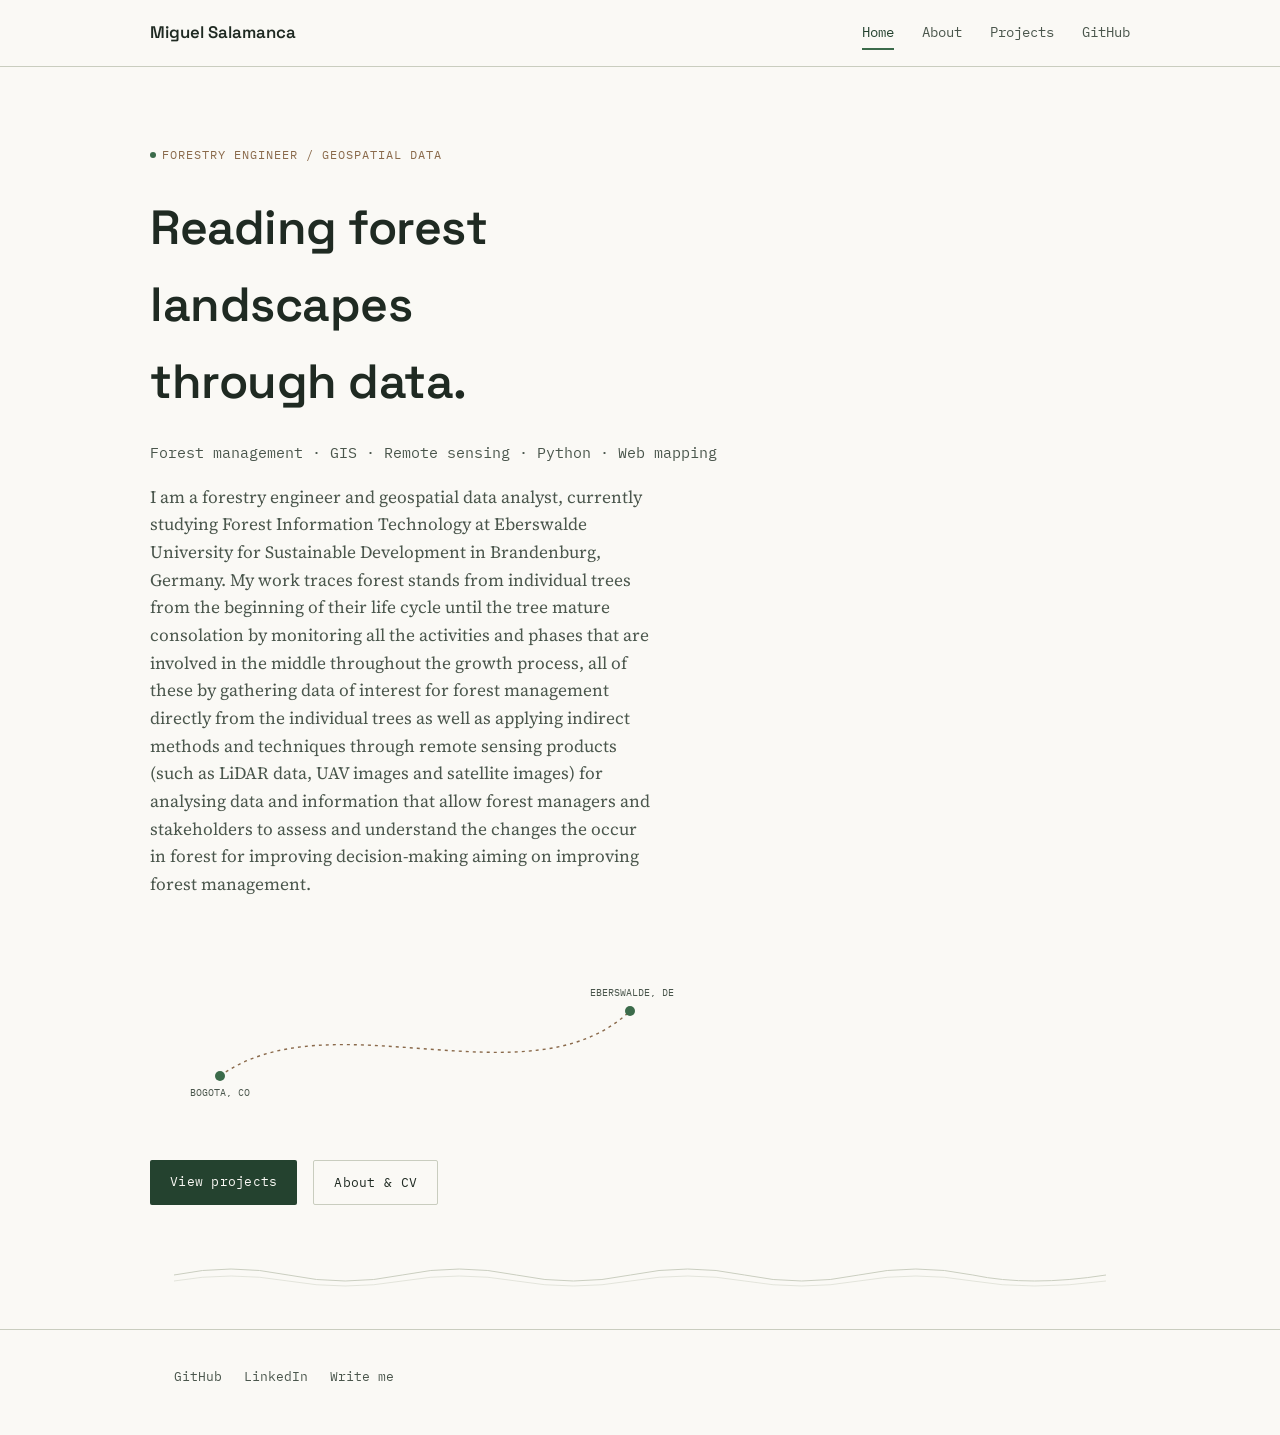
==== index.html @ b9c3fea3 "Profile modification 2" ====
<!DOCTYPE html>
<html lang="en">
<head>
<meta charset="UTF-8">
<meta name="viewport" content="width=device-width, initial-scale=1.0">
<title>Miguel Salamanca — Geospatial Data Analyst &amp; Forestry Engineer</title>
<meta name="description" content="Portfolio of Miguel Salamanca — forestry engineer and geospatial data analyst working across GIS, remote sensing and web mapping.">
<link rel="preconnect" href="https://fonts.googleapis.com">
<link href="https://fonts.googleapis.com/css2?family=Space+Grotesk:wght@500;600;700&family=Source+Serif+4:opsz,wght@8..60,400;8..60,600&family=IBM+Plex+Mono:wght@400;500&display=swap" rel="stylesheet">
<link rel="stylesheet" href="css/style.css">
</head>
<body>

<header class="site-header">
  <div class="wrap nav-inner">
    <a href="index.html" class="brand">Miguel Salamanca</a>
    <nav class="primary">
      <a href="index.html" class="active">Home</a>
      <a href="html/about.html">About</a>
      <a href="html/projects.html">Projects</a>
      <a href="https://github.com/miguelif92" target="_blank" rel="noopener">GitHub</a>
    </nav>
  </div>
</header>

<main>
  <section class="hero wrap">
    <span class="eyebrow">Forestry Engineer / Geospatial Data</span>
    <h1>Reading forest landscapes through data.</h1>
    <p class="role">Forest management &middot; GIS &middot; Remote sensing &middot; Python &middot; Web mapping</p>
    <p class="lede">I am a forestry engineer and geospatial data analyst, currently studying Forest Information Technology at Eberswalde University for Sustainable Development in Brandenburg, Germany. My work traces forest stands from individual trees from the beginning of their life cycle until the tree mature consolation by monitoring all the activities and phases that are involved in the middle throughout the growth process, all of these by gathering data of interest for forest management directly from the individual trees as well as applying indirect methods and techniques through remote sensing products (such as LiDAR data, UAV images and satellite images) for analysing data and information that allow forest managers and stakeholders to assess and understand the changes the occur in forest for improving decision-making aiming on improving forest management.
</p>

    <svg class="route-map" viewBox="0 0 560 160" xmlns="http://www.w3.org/2000/svg" role="img" aria-label="Route from Bogotá, Colombia to Eberswalde, Germany">
      <path class="path" d="M70,120 C180,40 380,150 480,55"></path>
      <circle class="pin" cx="70" cy="120" r="5"></circle>
      <circle class="pin" cx="480" cy="55" r="5"></circle>
      <text class="label" x="40" y="140">BOGOTA, CO</text>
      <text class="label" x="440" y="40">EBERSWALDE, DE</text>
    </svg>
  
    <div class="cta-row">
      <a href="html/projects.html" class="btn primary">View projects</a>
      <a href="html/about.html" class="btn ghost">About &amp; CV</a>
    </div>
  </section>

  <svg class="contour wrap" viewBox="0 0 980 28" preserveAspectRatio="none">
    <path d="M0,14 Q60,2 120,14 T240,14 T360,14 T480,14 T600,14 T720,14 T840,14 T980,14"></path>
    <path d="M0,20 Q60,10 120,20 T240,20 T360,20 T480,20 T600,20 T720,20 T840,20 T980,20" opacity="0.5"></path>
  </svg>
</main>  
<footer>
  <div class="wrap footer-inner">
    <div class="footer-links">
      <a href="https://github.com/miguelif92" target="_blank" rel="noopener">GitHub</a>
      <a href="https://www.linkedin.com/in/miguel-salamanca-rodriguez/?locale=en-US">LinkedIn</a>
      <a href="mailto:miguelif4@gmail.com">Write me</a>
    </div>
  </div>
</footer>

</body>
</html>
---- css/style.css ----
/* ============================================================
   Miguel Salamanca — Portfolio
   Design language: field survey / topographic map
   ============================================================ */

:root {
  --bg: #faf9f5;
  --paper: #f2f1ea;
  --ink: #1f2a22;
  --ink-soft: #4a564c;
  --green: #3b6b4a;
  --green-deep: #24422f;
  --brown: #8a6a4b;
  --blue: #2f5d8a;
  --line: #c9cdbf;
  --line-soft: #dfe2d8;

  --font-display: "Space Grotesk", "Helvetica Neue", Arial, sans-serif;
  --font-body: "Source Serif 4", Georgia, "Times New Roman", serif;
  --font-mono: "IBM Plex Mono", "Courier New", monospace;

  --max-w: 980px;
}

* { box-sizing: border-box; }

html { scroll-behavior: smooth; }

body {
  margin: 0;
  background: var(--bg);
  color: var(--ink);
  font-family: var(--font-body);
  font-size: 17px;
  line-height: 1.6;
  -webkit-font-smoothing: antialiased;
}

img { max-width: 100%; display: block; }

a {
  color: var(--green-deep);
  text-decoration-thickness: 1px;
  text-underline-offset: 3px;
}

a:hover { color: var(--green); }

a:focus-visible,
button:focus-visible {
  outline: 2px solid var(--blue);
  outline-offset: 3px;
}

h1, h2, h3 {
  font-family: var(--font-display);
  font-weight: 600;
  letter-spacing: -0.01em;
  color: var(--ink);
  margin: 0 0 0.4em 0;
}

.eyebrow {
  font-family: var(--font-mono);
  font-size: 0.78rem;
  letter-spacing: 0.08em;
  text-transform: uppercase;
  color: var(--brown);
  display: inline-flex;
  align-items: center;
  gap: 0.5em;
}

.eyebrow::before {
  content: "";
  width: 0.5em;
  height: 0.5em;
  border-radius: 50%;
  background: var(--green);
  display: inline-block;
}

.wrap {
  max-width: var(--max-w);
  margin: 0 auto;
  padding: 0 24px;
}

/* ---------- Header / nav (map legend strip) ---------- */

.site-header {
  border-bottom: 1px solid var(--line);
  background: var(--bg);
  position: sticky;
  top: 0;
  z-index: 10;
}

.nav-inner {
  display: flex;
  align-items: center;
  justify-content: space-between;
  padding: 18px 0;
}

.brand {
  font-family: var(--font-display);
  font-weight: 600;
  font-size: 1.05rem;
  color: var(--ink);
  text-decoration: none;
  display: flex;
  align-items: baseline;
  gap: 0.5em;
}

.brand .coord {
  font-family: var(--font-mono);
  font-size: 0.7rem;
  color: var(--ink-soft);
  font-weight: 400;
}

nav.primary {
  display: flex;
  gap: 28px;
  font-family: var(--font-mono);
  font-size: 0.85rem;
}

nav.primary a {
  color: var(--ink-soft);
  text-decoration: none;
  position: relative;
  padding: 4px 0;
}

nav.primary a.active,
nav.primary a:hover {
  color: var(--green-deep);
}

nav.primary a.active::after {
  content: "";
  position: absolute;
  left: 0; right: 0; bottom: -2px;
  height: 2px;
  background: var(--green);
}

/* ---------- Contour divider (signature motif) ---------- */

.contour {
  width: 100%;
  height: 28px;
  display: block;
  color: var(--line);
}

.contour path { fill: none; stroke: currentColor; stroke-width: 1; }

/* ---------- Hero ---------- */

.hero {
  padding: 72px 0 56px;
  position: relative;
}

.hero h1 {
  font-size: clamp(2.1rem, 4.4vw, 3rem);
  max-width: 14ch;
  margin-top: 0.5em;
}

.hero .role {
  font-family: var(--font-mono);
  font-size: 0.95rem;
  color: var(--ink-soft);
  margin-top: 10px;
}

.hero .lede {
  max-width: 56ch;
  margin-top: 20px;
  color: var(--ink-soft);
  font-size: 1.08rem;
}

.route-map {
  margin-top: 40px;
  width: 100%;
  max-width: 560px;
}

.route-map .pin { fill: var(--green); }
.route-map .path { fill: none; stroke: var(--brown); stroke-width: 1.4; stroke-dasharray: 3 4; }
.route-map .label { font-family: var(--font-mono); font-size: 10px; fill: var(--ink-soft); }

.cta-row {
  margin-top: 36px;
  display: flex;
  gap: 16px;
  flex-wrap: wrap;
}

.btn {
  font-family: var(--font-mono);
  font-size: 0.82rem;
  text-decoration: none;
  padding: 11px 20px;
  border-radius: 2px;
  display: inline-block;
  letter-spacing: 0.02em;
}

.btn.primary {
  background: var(--green-deep);
  color: var(--bg);
}

.btn.primary:hover { background: var(--green); color: var(--bg); }

.btn.ghost {
  border: 1px solid var(--line);
  color: var(--ink);
}

.btn.ghost:hover { border-color: var(--green); color: var(--green-deep); }

/* ---------- Section scaffolding ---------- */

section { padding: 56px 0; }

.section-head {
  margin-bottom: 36px;
}

.section-head h2 { font-size: 1.6rem; }

/* ---------- Project cards ---------- */

.project-grid {
  display: grid;
  grid-template-columns: repeat(auto-fit, minmax(280px, 1fr));
  gap: 28px;
}

.card {
  border: 1px solid var(--line);
  background: var(--paper);
  padding: 26px 24px;
  border-radius: 2px;
  display: flex;
  flex-direction: column;
}

.card .field {
  font-family: var(--font-mono);
  font-size: 0.7rem;
  color: var(--brown);
  text-transform: uppercase;
  letter-spacing: 0.06em;
}

.card h3 {
  font-size: 1.2rem;
  margin-top: 8px;
}

.card p { color: var(--ink-soft); font-size: 0.98rem; flex-grow: 1; }

.tags {
  display: flex;
  flex-wrap: wrap;
  gap: 8px;
  margin: 16px 0 18px;
}

.tag {
  font-family: var(--font-mono);
  font-size: 0.7rem;
  border: 1px solid var(--line);
  padding: 3px 9px;
  border-radius: 2px;
  color: var(--ink-soft);
}

.card .repo-link {
  font-family: var(--font-mono);
  font-size: 0.82rem;
  text-decoration: none;
  color: var(--green-deep);
  border-top: 1px solid var(--line);
  padding-top: 14px;
  margin-top: auto;
}

.card .repo-link:hover { color: var(--green); }

.card .repo-link::after { content: " \2192"; }

/* ---------- About / CV page ---------- */

.two-col {
  display: grid;
  grid-template-columns: 1.2fr 1fr;
  gap: 48px;
}

@media (max-width: 720px) {
  .two-col { grid-template-columns: 1fr; }
}

.skill-block { margin-bottom: 28px; }

.skill-block h3 {
  font-size: 0.95rem;
  font-family: var(--font-mono);
  text-transform: uppercase;
  letter-spacing: 0.05em;
  color: var(--brown);
  margin-bottom: 10px;
}

.skill-list {
  list-style: none;
  padding: 0;
  margin: 0;
  display: flex;
  flex-wrap: wrap;
  gap: 8px;
}

.skill-list li {
  font-family: var(--font-mono);
  font-size: 0.78rem;
  border: 1px solid var(--line);
  padding: 4px 10px;
  border-radius: 2px;
}

.timeline-item {
  border-left: 2px solid var(--line);
  padding: 2px 0 26px 20px;
  position: relative;
}

.timeline-item::before {
  content: "";
  position: absolute;
  left: -6px; top: 4px;
  width: 10px; height: 10px;
  border-radius: 50%;
  background: var(--bg);
  border: 2px solid var(--green);
}

.timeline-item .when {
  font-family: var(--font-mono);
  font-size: 0.72rem;
  color: var(--ink-soft);
  text-transform: uppercase;
  letter-spacing: 0.04em;
}

.timeline-item h3 { font-size: 1.05rem; margin: 6px 0 4px; }
.timeline-item p { color: var(--ink-soft); margin: 0; font-size: 0.95rem; }

/* ---------- Footer ---------- */

footer {
  border-top: 1px solid var(--line);
  padding: 36px 0 48px;
  margin-top: 40px;
}

.footer-inner {
  display: flex;
  justify-content: space-between;
  align-items: center;
  flex-wrap: wrap;
  gap: 16px;
}

.footer-links {
  display: flex;
  gap: 22px;
  font-family: var(--font-mono);
  font-size: 0.82rem;
}

.footer-links a { color: var(--ink-soft); text-decoration: none; }
.footer-links a:hover { color: var(--green-deep); }

.footer-note {
  font-family: var(--font-mono);
  font-size: 0.72rem;
  color: var(--ink-soft);
}

@media (max-width: 640px) {
  nav.primary { gap: 16px; }
  .brand .coord { display: none; }
}
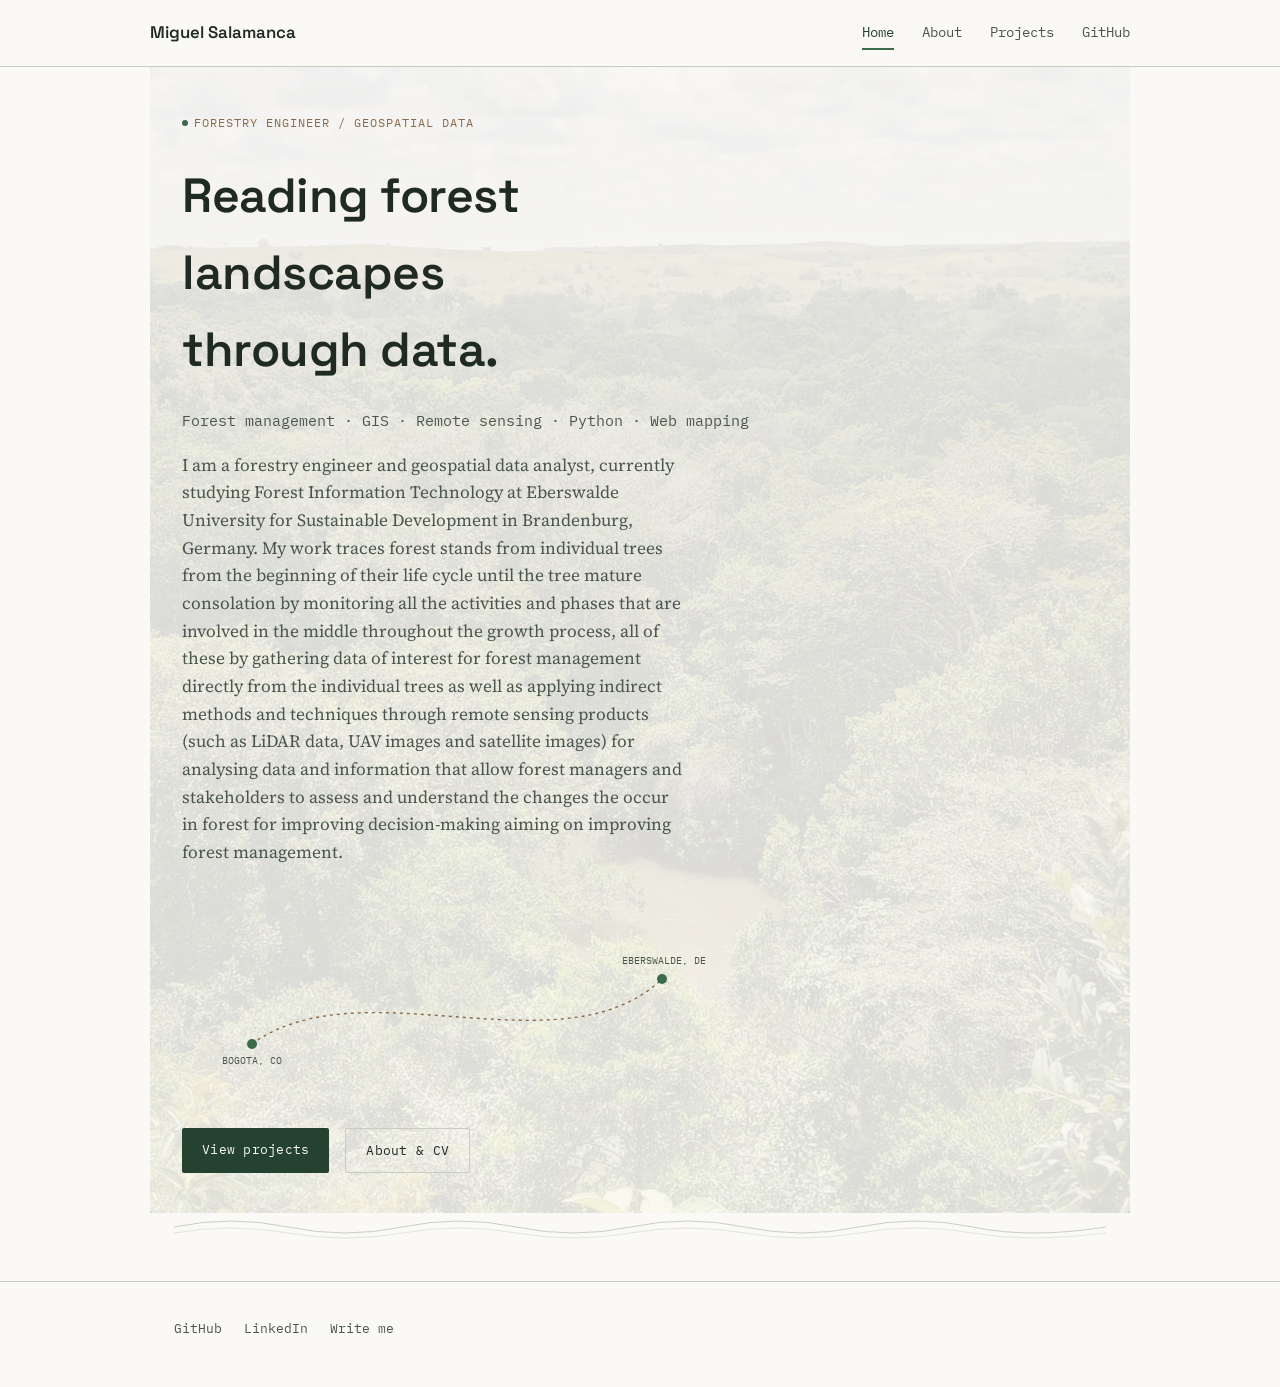
==== commit 6df01b6e: "Modified index background" ====
--- a/index.html
+++ b/index.html
@@ -24,7 +24,7 @@
 </header>
 
 <main>
-  <section class="hero wrap">
+  <section class="hero wrap section-bg" style="background-image: url('img/forest.jpg');">
     <span class="eyebrow">Forestry Engineer / Geospatial Data</span>
     <h1>Reading forest landscapes through data.</h1>
     <p class="role">Forest management &middot; GIS &middot; Remote sensing &middot; Python &middot; Web mapping</p>
--- a/css/style.css
+++ b/css/style.css
@@ -52,7 +52,7 @@
   outline-offset: 3px;
 }
 
-h1, h2, h3 {
+h1, h2, h3, h4 {
   font-family: var(--font-display);
   font-weight: 600;
   letter-spacing: -0.01em;
@@ -402,3 +402,23 @@
   nav.primary { gap: 16px; }
   .brand .coord { display: none; }
 }
+
+.section-bg {
+  position: relative;
+  background-size: cover;
+  background-position: center;
+  border-radius: 2px;
+  padding: 40px 32px;
+  overflow: hidden;
+}
+.section-bg::before {
+  content: "";
+  position: absolute;
+  inset: 0;
+  background: rgba(250, 249, 245, 0.88);
+  z-index: 0;
+}
+.section-bg > * {
+  position: relative;
+  z-index: 1;
+}
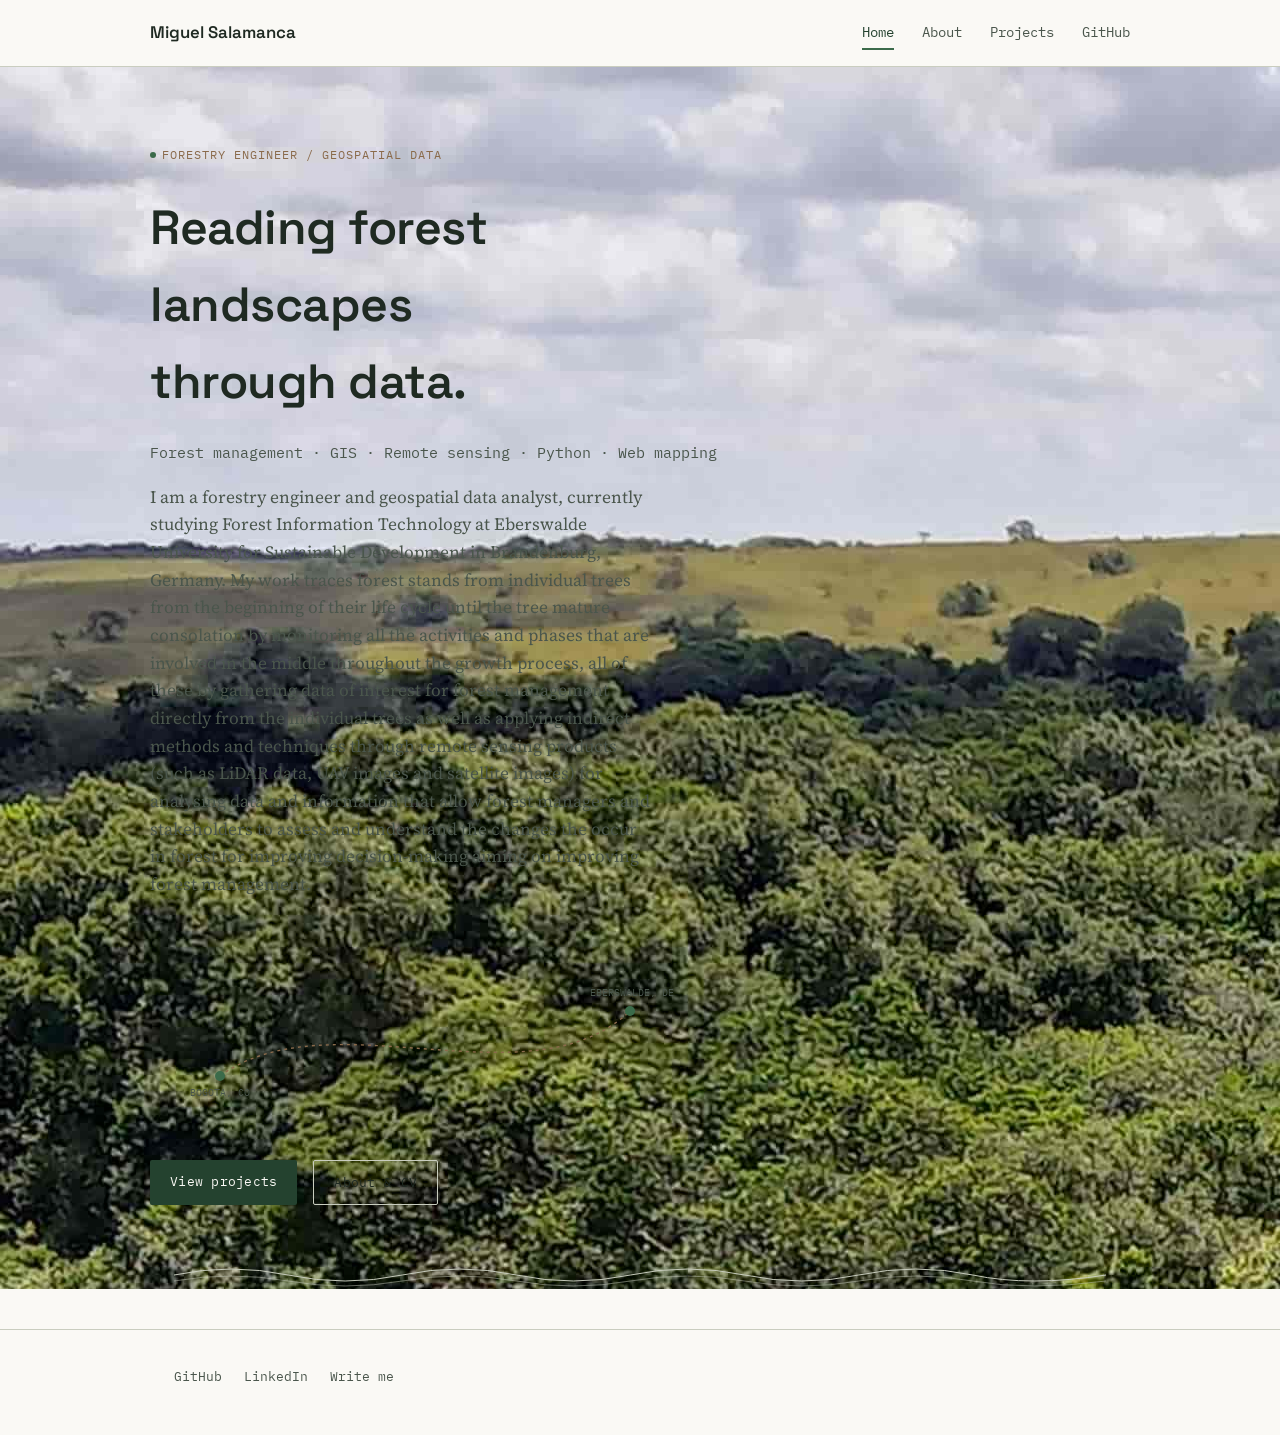
==== commit 875f939a: "Update bg style" ====
--- a/index.html
+++ b/index.html
@@ -23,8 +23,8 @@
   </div>
 </header>
 
-<main>
-  <section class="hero wrap section-bg" style="background-image: url('img/forest.jpg');">
+<main main-bg" style="background-image: url('img/forest.jpg');">
+  <section class="hero wrap">
     <span class="eyebrow">Forestry Engineer / Geospatial Data</span>
     <h1>Reading forest landscapes through data.</h1>
     <p class="role">Forest management &middot; GIS &middot; Remote sensing &middot; Python &middot; Web mapping</p>
--- a/css/style.css
+++ b/css/style.css
@@ -422,3 +422,23 @@
   position: relative;
   z-index: 1;
 }
+
+.main-bg {
+  position: relative;
+  background-size: cover;
+  background-position: center;
+  border-radius: 2px;
+  padding: 40px 32px;
+  overflow: hidden;
+}
+.main-bg::before {
+  content: "";
+  position: absolute;
+  inset: 0;
+  background: rgba(250, 249, 245, 0.88);
+  z-index: 0;
+}
+.main-bg > * {
+  position: relative;
+  z-index: 1;
+}
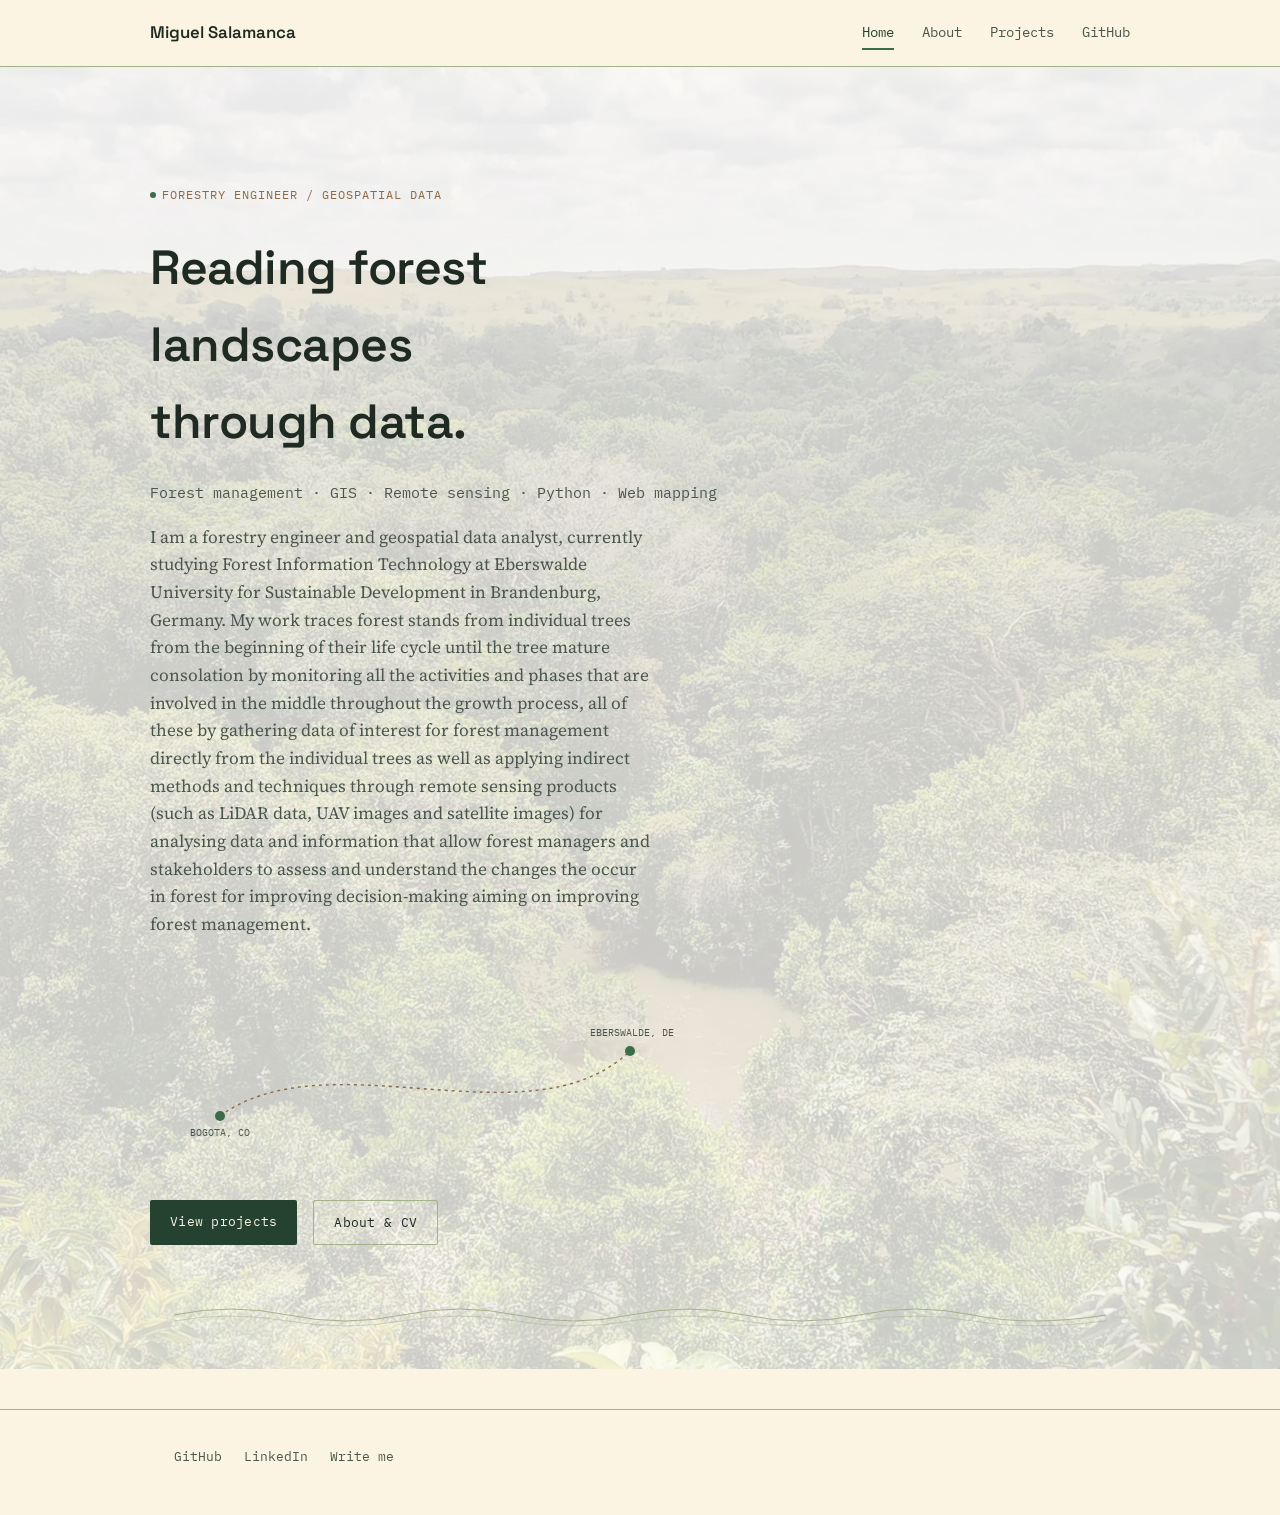
==== commit f48a9ced: "Update bg and img styles" ====
--- a/index.html
+++ b/index.html
@@ -23,7 +23,7 @@
   </div>
 </header>
 
-<main main-bg" style="background-image: url('img/forest.jpg');">
+<main class="main-bg" style="background-image: url('img/forest.jpg');">
   <section class="hero wrap">
     <span class="eyebrow">Forestry Engineer / Geospatial Data</span>
     <h1>Reading forest landscapes through data.</h1>
--- a/css/style.css
+++ b/css/style.css
@@ -4,16 +4,16 @@
    ============================================================ */
 
 :root {
-  --bg: #faf9f5;
-  --paper: #f2f1ea;
+  --bg: #fbf4e2;
+  --paper: #f4ffd9;
   --ink: #1f2a22;
   --ink-soft: #4a564c;
   --green: #3b6b4a;
   --green-deep: #24422f;
   --brown: #8a6a4b;
   --blue: #2f5d8a;
-  --line: #c9cdbf;
-  --line-soft: #dfe2d8;
+  --line: #a5b187;
+  --line-soft: #e6ffaa;
 
   --font-display: "Space Grotesk", "Helvetica Neue", Arial, sans-serif;
   --font-body: "Source Serif 4", Georgia, "Times New Roman", serif;
@@ -415,7 +415,7 @@
   content: "";
   position: absolute;
   inset: 0;
-  background: rgba(250, 249, 245, 0.88);
+  background: rgba(250, 249, 245, 0.81);
   z-index: 0;
 }
 .section-bg > * {
@@ -435,7 +435,7 @@
   content: "";
   position: absolute;
   inset: 0;
-  background: rgba(250, 249, 245, 0.88);
+  background: rgba(250, 249, 245, 0.81);
   z-index: 0;
 }
 .main-bg > * {
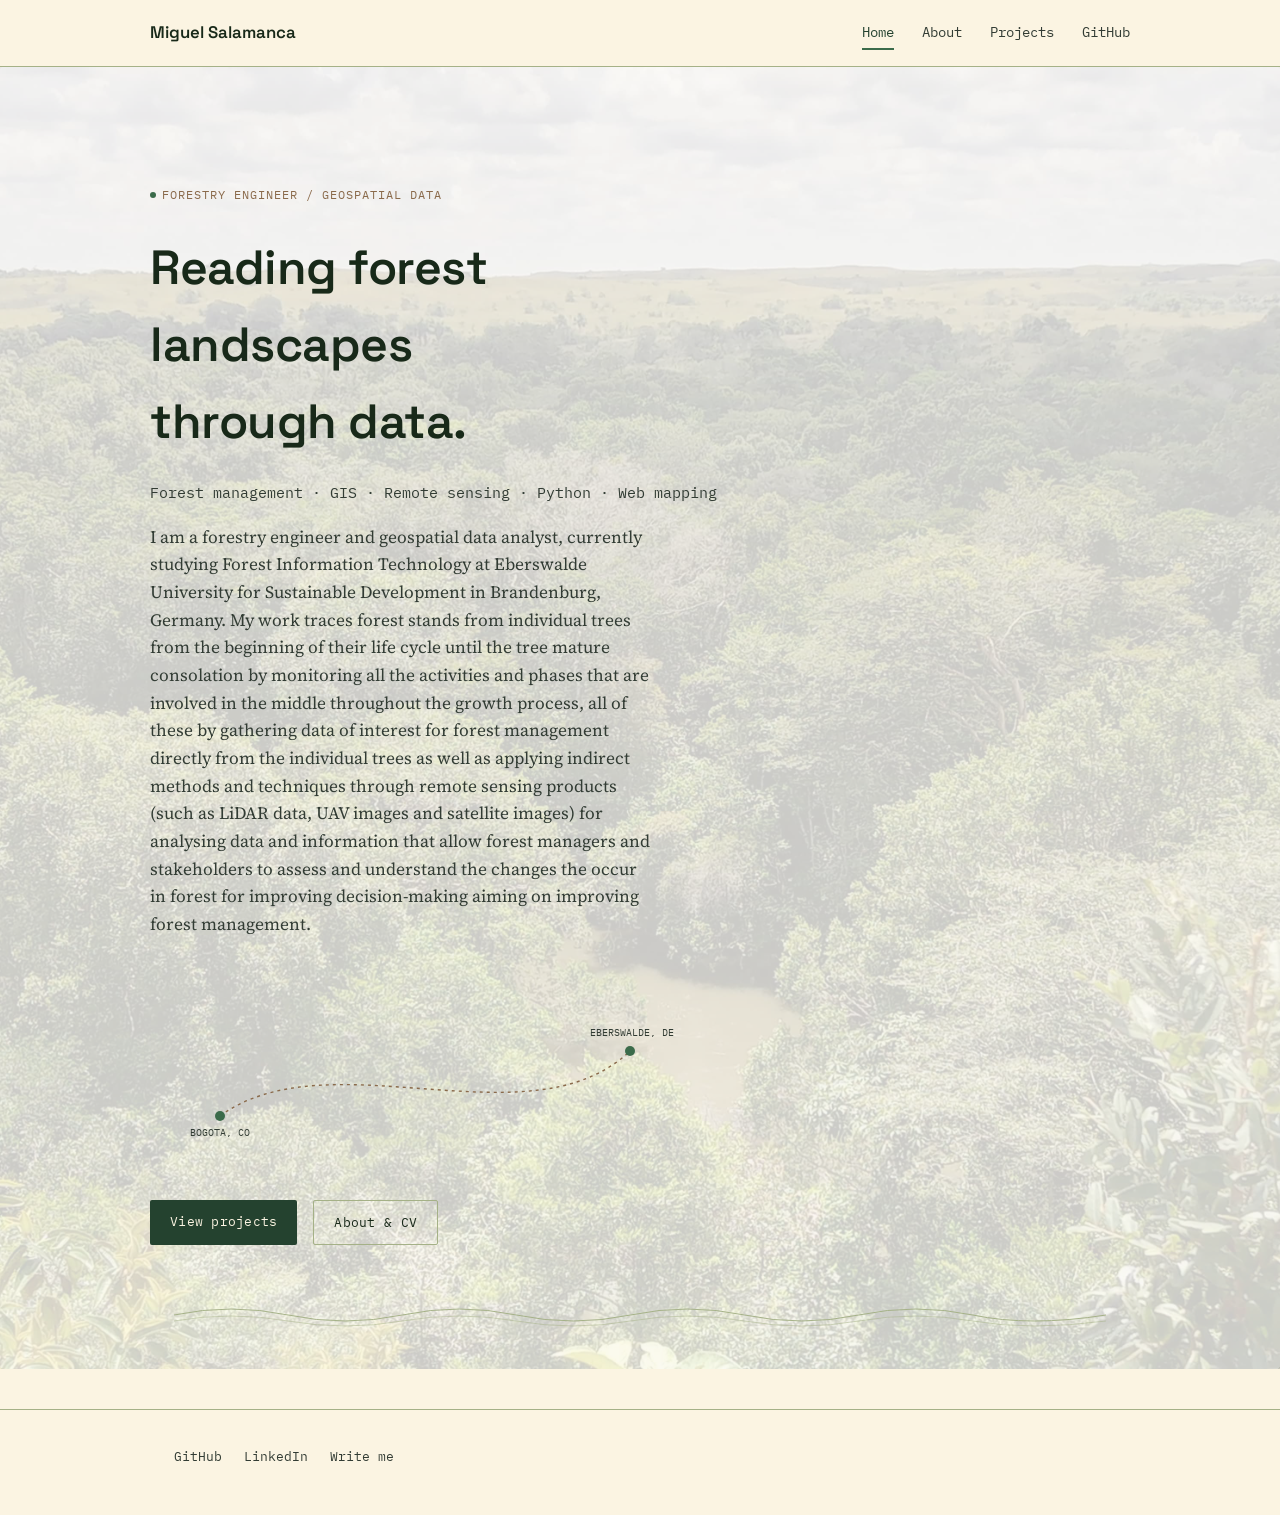
==== commit 42fafb65: "Icon added to webpages" ====
--- a/index.html
+++ b/index.html
@@ -7,6 +7,7 @@
 <meta name="description" content="Portfolio of Miguel Salamanca — forestry engineer and geospatial data analyst working across GIS, remote sensing and web mapping.">
 <link rel="preconnect" href="https://fonts.googleapis.com">
 <link href="https://fonts.googleapis.com/css2?family=Space+Grotesk:wght@500;600;700&family=Source+Serif+4:opsz,wght@8..60,400;8..60,600&family=IBM+Plex+Mono:wght@400;500&display=swap" rel="stylesheet">
+<link rel="icon" type="image/png" href="img/condor_icon.png">
 <link rel="stylesheet" href="css/style.css">
 </head>
 <body>
--- a/css/style.css
+++ b/css/style.css
@@ -6,8 +6,8 @@
 :root {
   --bg: #fbf4e2;
   --paper: #f4ffd9;
-  --ink: #1f2a22;
-  --ink-soft: #4a564c;
+  --ink: #182919;
+  --ink-soft: #323c34;
   --green: #3b6b4a;
   --green-deep: #24422f;
   --brown: #8a6a4b;
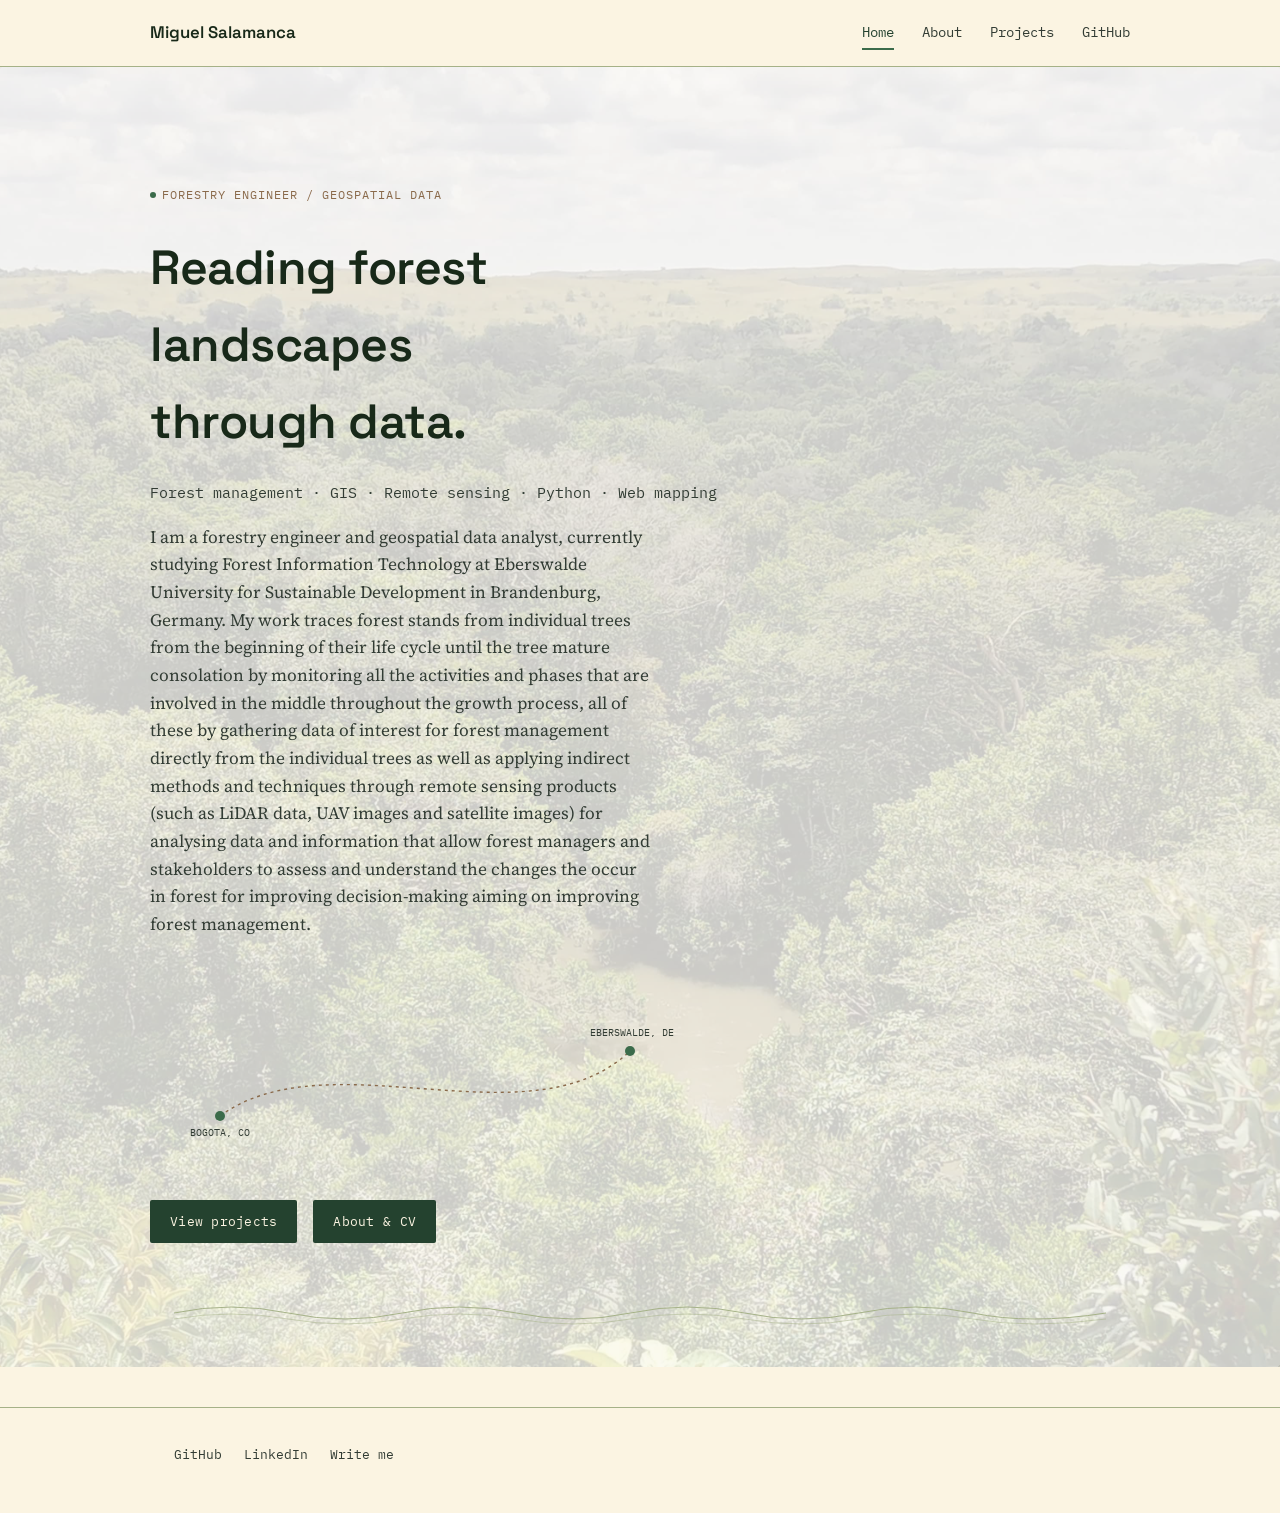
==== commit c988d49c: "Change About & CV button style to primary Signed-off-by: Miguel Salamanca <miguelif4@gmail.com>" ====
--- a/index.html
+++ b/index.html
@@ -42,7 +42,7 @@
   
     <div class="cta-row">
       <a href="html/projects.html" class="btn primary">View projects</a>
-      <a href="html/about.html" class="btn ghost">About &amp; CV</a>
+      <a href="html/about.html" class="btn primary">About &amp; CV</a>
     </div>
   </section>
 
@@ -62,4 +62,4 @@
 </footer>
 
 </body>
-</html>+</html>
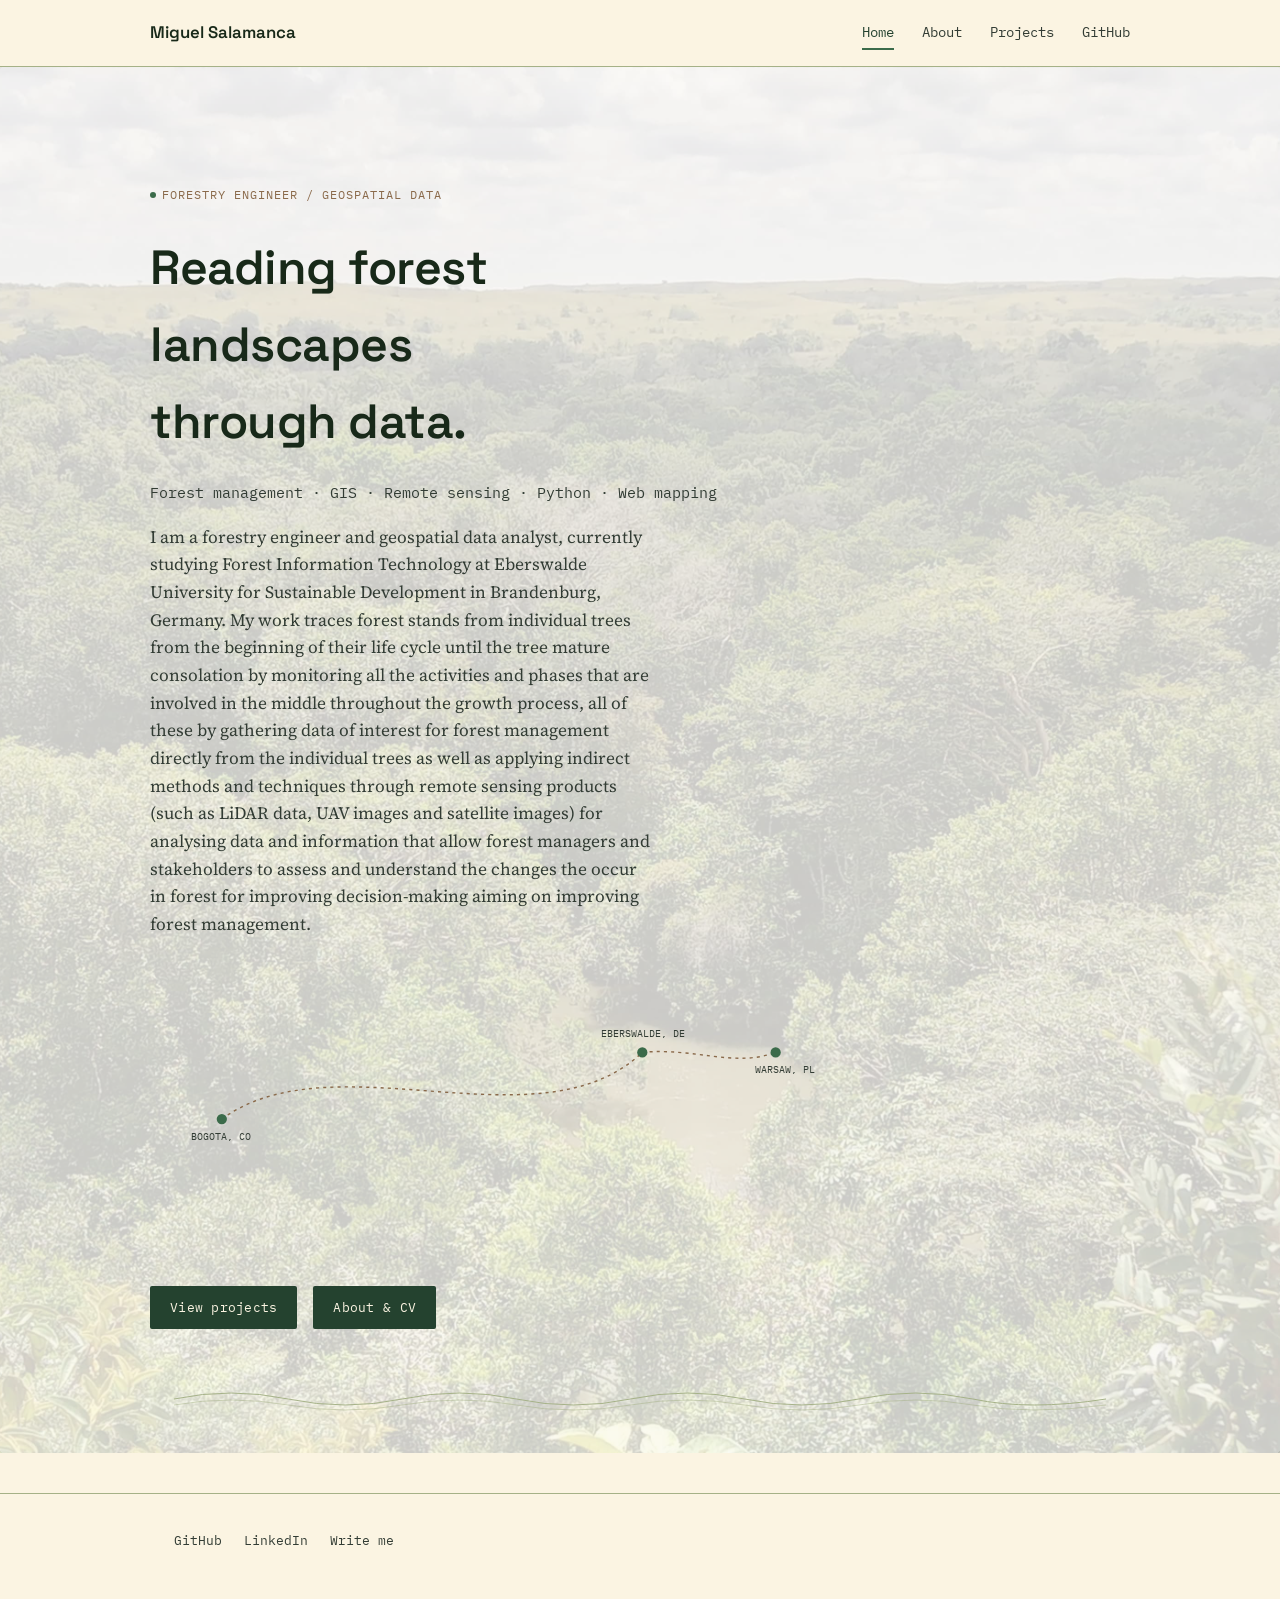
==== commit f80b25e9: "Modify route map to add Warsaw and change dimensions Updated SVG route map to include Warsaw, Poland" ====
--- a/index.html
+++ b/index.html
@@ -32,12 +32,15 @@
     <p class="lede">I am a forestry engineer and geospatial data analyst, currently studying Forest Information Technology at Eberswalde University for Sustainable Development in Brandenburg, Germany. My work traces forest stands from individual trees from the beginning of their life cycle until the tree mature consolation by monitoring all the activities and phases that are involved in the middle throughout the growth process, all of these by gathering data of interest for forest management directly from the individual trees as well as applying indirect methods and techniques through remote sensing products (such as LiDAR data, UAV images and satellite images) for analysing data and information that allow forest managers and stakeholders to assess and understand the changes the occur in forest for improving decision-making aiming on improving forest management.
 </p>
 
-    <svg class="route-map" viewBox="0 0 560 160" xmlns="http://www.w3.org/2000/svg" role="img" aria-label="Route from Bogotá, Colombia to Eberswalde, Germany">
-      <path class="path" d="M70,120 C180,40 380,150 480,55"></path>
+    <svg class="route-map" viewBox="0 0 780 240" xmlns="http://www.w3.org/2000/svg" role="img" aria-label="Route from Bogotá, Colombia to Eberswalde, Germany and Warsaw, Poland">
+      <path class="path" d="M70,120 C180,40 380,150 480,55 "></path>
+	  <path class="path"d="M480,55 C530,50 570,70 610,55"></path>
       <circle class="pin" cx="70" cy="120" r="5"></circle>
       <circle class="pin" cx="480" cy="55" r="5"></circle>
+	  <circle class="pin" cx="610" cy="55" r="5"></circle>
       <text class="label" x="40" y="140">BOGOTA, CO</text>
       <text class="label" x="440" y="40">EBERSWALDE, DE</text>
+	  <text class="label" x="590" y="75">WARSAW, PL</text>
     </svg>
   
     <div class="cta-row">
--- a/css/style.css
+++ b/css/style.css
@@ -189,7 +189,7 @@
 .route-map {
   margin-top: 40px;
   width: 100%;
-  max-width: 560px;
+  max-width: 800px;
 }
 
 .route-map .pin { fill: var(--green); }
@@ -441,4 +441,4 @@
 .main-bg > * {
   position: relative;
   z-index: 1;
-}+}
